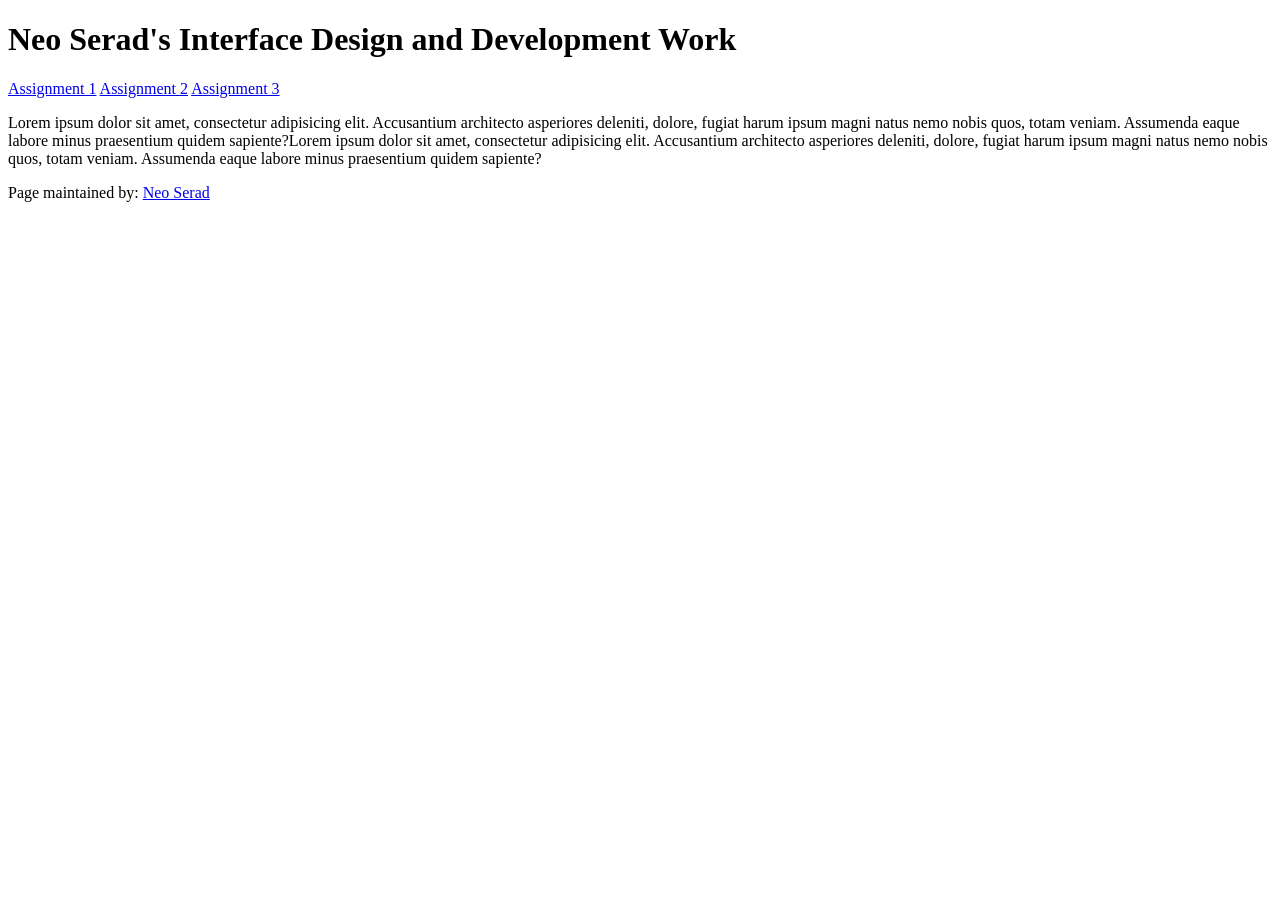
==== index.html @ 17f486b3 "Title header and footer changes" ====
<!doctype html>
<html lang="en">
<head>
    <meta charset="UTF-8">
    <meta name="viewport"
          content="width=device-width, user-scalable=no, initial-scale=1.0, maximum-scale=1.0, minimum-scale=1.0">
    <meta http-equiv="X-UA-Compatible" content="ie=edge">

<!-- !!!!! -->
<!--    change this to refer to your specific page  -->
    <title>Neo's Landing</title>

<!-- !!!!! -->
<!--  change this to your preferred icon  -->
    <!-- favicon was sourced from favicon.io but the original graphics are copyright 2020 Twitter, Inc
    and other contributors -->
    <!-- They are licensed under CC-BY 4.0 as linked below -->
    <!-- https://creativecommons.org/licenses/by/4.0/ -->
    <link rel="icon" type="image/png" href="./assets/icons/favicon.png">

    <link rel="stylesheet" href="reset.css">
    <link rel="stylesheet" href="style.css">
</head>
<body>

    <header>
<!-- !!!!! -->
<!--    change this to your preferred online name  -->
        <h1>Neo Serad's Interface Design and Development Work</h1>
    </header>

    <div class="mainNavContainer">

        <nav>
            <a href="#a1-section">Assignment 1</a>
            <a href="#a2-section">Assignment 2</a>
            <a href="#a3-section">Assignment 3</a>
        </nav>

        <main>
            <section id="intro-section">
                <p> Lorem ipsum dolor sit amet, consectetur adipisicing elit. Accusantium architecto asperiores deleniti, dolore, fugiat harum ipsum magni natus nemo nobis quos, totam veniam. Assumenda eaque labore minus praesentium quidem sapiente?Lorem ipsum dolor sit amet, consectetur adipisicing elit. Accusantium architecto asperiores deleniti, dolore, fugiat harum ipsum magni natus nemo nobis quos, totam veniam. Assumenda eaque labore minus praesentium quidem sapiente?</p>
            </section>
        </main>

        <!-- this is an empty element which helps with spacing -->
        <aside></aside>

    </div>

    <footer>
        <p>
<!-- !!!!! -->
<!--    change this to your preferred online name and update link to refer to your github page  -->
            Page maintained by:
            <a href="https://github.com/neosiruhhd" target="_blank">
            Neo Serad
            </a>
        </p>
    </footer>
</body>
</html>
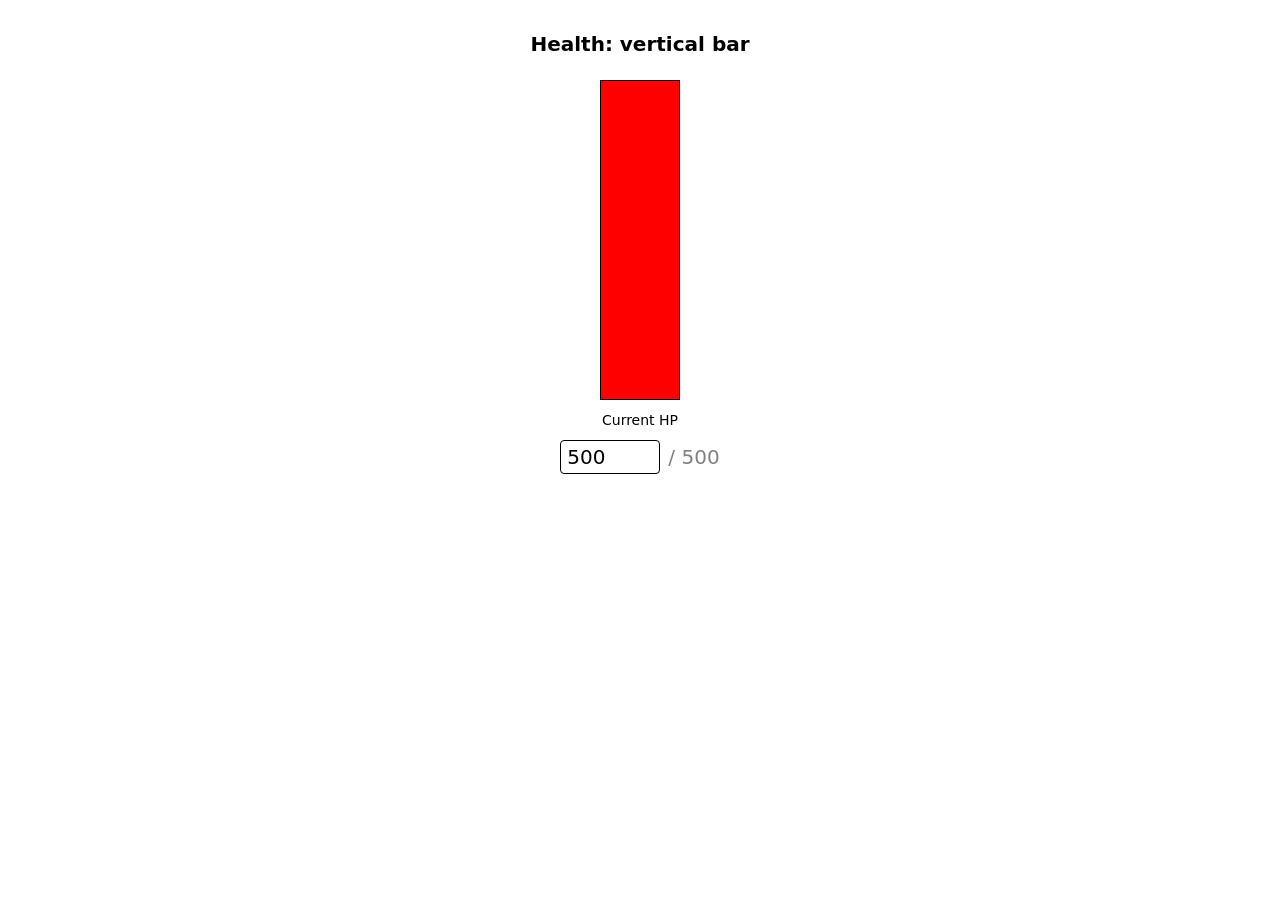
==== commit 2e0ed606: "parallel branches fix" ====
--- a/index.html
+++ b/index.html
@@ -1,62 +1,32 @@
-<!doctype html>
-<html lang="en">
-<head>
-    <meta charset="UTF-8">
-    <meta name="viewport"
-          content="width=device-width, user-scalable=no, initial-scale=1.0, maximum-scale=1.0, minimum-scale=1.0">
-    <meta http-equiv="X-UA-Compatible" content="ie=edge">
+<!DOCTYPE html>
+<html land="en">
+    <head>
+        <meta charset="utf-8">
+        <meta name="viewport" content="width=device-width, initial-scale=1">
+        <title>protoHealth1</title>
+        <link rel="stylesheet" href="style.css"> 
+    </head>
 
-<!-- !!!!! -->
-<!--    change this to refer to your specific page  -->
-    <title>Neo's Landing</title>
+    <body>
+        <main>
+            <h1>Health: vertical bar</h1>
 
-<!-- !!!!! -->
-<!--  change this to your preferred icon  -->
-    <!-- favicon was sourced from favicon.io but the original graphics are copyright 2020 Twitter, Inc
-    and other contributors -->
-    <!-- They are licensed under CC-BY 4.0 as linked below -->
-    <!-- https://creativecommons.org/licenses/by/4.0/ -->
-    <link rel="icon" type="image/png" href="./assets/icons/favicon.png">
-
-    <link rel="stylesheet" href="reset.css">
-    <link rel="stylesheet" href="style.css">
-</head>
-<body>
-
-    <header>
-<!-- !!!!! -->
-<!--    change this to your preferred online name  -->
-        <h1>Neo Serad's Interface Design and Development Work</h1>
-    </header>
-
-    <div class="mainNavContainer">
-
-        <nav>
-            <a href="#a1-section">Assignment 1</a>
-            <a href="#a2-section">Assignment 2</a>
-            <a href="#a3-section">Assignment 3</a>
-        </nav>
-
-        <main>
-            <section id="intro-section">
-                <p> Lorem ipsum dolor sit amet, consectetur adipisicing elit. Accusantium architecto asperiores deleniti, dolore, fugiat harum ipsum magni natus nemo nobis quos, totam veniam. Assumenda eaque labore minus praesentium quidem sapiente?Lorem ipsum dolor sit amet, consectetur adipisicing elit. Accusantium architecto asperiores deleniti, dolore, fugiat harum ipsum magni natus nemo nobis quos, totam veniam. Assumenda eaque labore minus praesentium quidem sapiente?</p>
-            </section>
+            <!-- for the visual bar itself, html places it, css colours it, and js calculates the percentage and changes the vertical scale of it accordingly. using a div to be able to target it across files. "bar" class is the grey rectangle behind, "fill" class is the red health box in front -->
+            <div class="bar">
+                <!-- class is for css targeting, id is for js targeting -->
+                <div class="fill" id="fill"></div>
+            </div>
+            
+            <!-- the 'label for' line lets the browser know that the label of 'Current HP' and the number field next to it are associated, not just placed together by coincidence. -->
+            <label for="hp">Current HP</label>
+            <div class="hp-row">
+                <!-- parameters set through the input element, letting me set the minimum and max health for the prototype, what it starts at, and in what increments or 'steps' the user can change it with through button taps -->
+                <input id="hp" type="number" min="0" max="500" step="10" value="500">
+                <span>/ 500</span>
+            </div>
         </main>
 
-        <!-- this is an empty element which helps with spacing -->
-        <aside></aside>
-
-    </div>
-
-    <footer>
-        <p>
-<!-- !!!!! -->
-<!--    change this to your preferred online name and update link to refer to your github page  -->
-            Page maintained by:
-            <a href="https://github.com/neosiruhhd" target="_blank">
-            Neo Serad
-            </a>
-        </p>
-    </footer>
-</body>
+        <!-- script is at the end since js will need to target elements from html, and it cant do that before all the elemtetns have loaded sequiuentially -->
+         <script src="script.js"></script>
+    </body>
 </html>
--- a/style.css
+++ b/style.css
@@ -0,0 +1,77 @@
+/* box sizing makes a box's measurements include its border and padding, so i dont have to worry about it growing further past the original width i stated */
+* { box-sizing: border-box;}
+
+body {
+    margin: 0;
+    background: white;
+    color: grey;
+    font-family: system-ui, -apple-system, BlinkMacSystemFont, 'Segoe UI', Roboto, sans-serif;
+}
+
+/* the entire styling of the health bar is just a flexbox set to column to make it vertical, with centering. some basic padding with margins to make it not look so cluttered. */
+main {
+    display: flex;
+    flex-direction: column;
+    align-items: center;
+    gap: 12px;
+    padding: 32px 16px;
+}
+
+h1 {
+    font-size: 20px;
+    font-weight: 600;
+    margin: 0 0 12px;
+    color: black;
+}
+
+/* the 'relative' positioning here basically sets the bar as the 'anchor point' for any changes. kind of like setting something as the origin point so that other code that references has an easy reference point */
+.bar {
+    position: relative;
+    width: 80px;
+    height: 320px;
+    background: #313030;
+    border: 1px solid black;
+}
+
+/* with the bar set as the relative point, 'absolute' here pins it to the very dimensions of the bar. js will change the height of fill. */
+.fill {
+    position: absolute;
+    left: 0;
+    right: 0;
+    bottom: 0;
+    height: 100%;
+    background: red;
+    transition: height 0.25s ease;
+}
+
+label { 
+    font-size: 14px; 
+    color: black;
+}
+
+.hp-row {
+    display: flex; 
+    align-items: center; 
+    gap: 8px; 
+    font-size: 20px;
+}
+
+input {
+    width: 5em;
+    /* for some reason form controls dont automatically inherit a previosuly set font, so we have to explicitly tell it to 'inherit' it */
+    font: inherit;
+    padding: 4px 6px;
+    border: 1px solid black;
+    border-radius: 4px;
+    /* this is linking the glow style to target the input field */
+    transition: box-shadow 0.4s ease;
+}
+
+/* styling for the extended technique */
+.glow { 
+    box-shadow: 
+    /* the first style is for the hard, outline colour change to blue */
+    0 0 0 3px #2f6fed, 
+    /* second style is for the soft blur that emulates a 'glowing' effect */
+    0 0 18px 6px #2f6fed8c;
+}
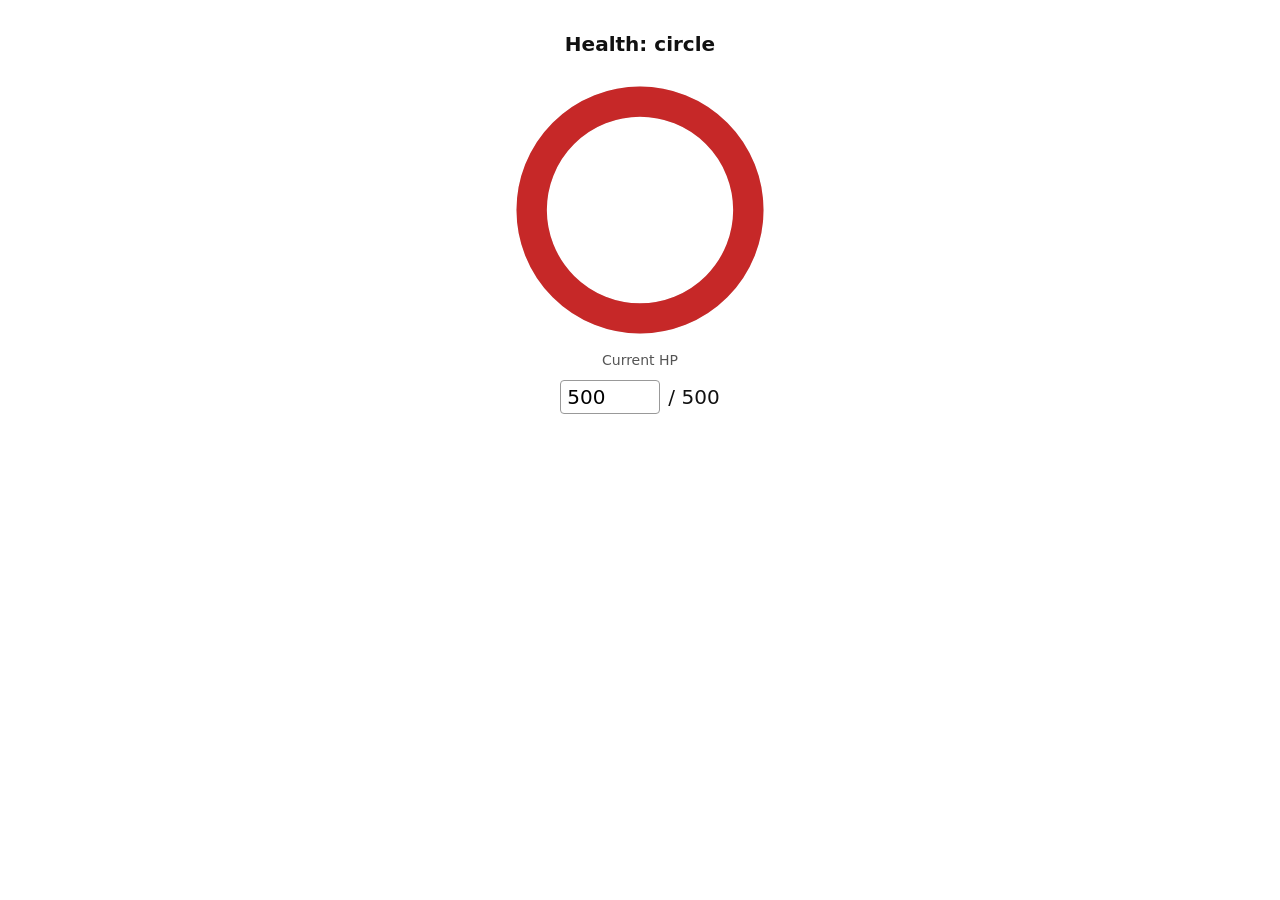
==== commit c4a997e6: "parallel branches fix" ====
--- a/index.html
+++ b/index.html
@@ -1,32 +1,28 @@
-<!DOCTYPE html>
-<html land="en">
-    <head>
-        <meta charset="utf-8">
-        <meta name="viewport" content="width=device-width, initial-scale=1">
-        <title>protoHealth1</title>
-        <link rel="stylesheet" href="style.css"> 
-    </head>
+<!doctype html>
+<html lang="en">
+<head>
+  <meta charset="utf-8">
+  <meta name="viewport" content="width=device-width, initial-scale=1">
+  <title>protoHealth2</title>
+  <link rel="stylesheet" href="style.css">
+</head>
+<body>
+  <main>
+    <h1>Health: circle</h1>
 
-    <body>
-        <main>
-            <h1>Health: vertical bar</h1>
+    <!-- instead of a flexbox styled to look like a vertical health bar, im using a circular SVG, but with the same back-grey fill and font-red fill as last time. viewbox is a property that allows me to state how many units i want the SVG to span to use as a reference, that gets styled by css later on anyways. 'arc' is the class name to mark what the front-red fill is -->
+    <svg class="ring" viewBox="0 0 120 120" aria-hidden="true">
+      <circle class="track" cx="60" cy="60" r="50"></circle>
+      <circle class="arc" id="arc" cx="60" cy="60" r="50"></circle>
+    </svg>
 
-            <!-- for the visual bar itself, html places it, css colours it, and js calculates the percentage and changes the vertical scale of it accordingly. using a div to be able to target it across files. "bar" class is the grey rectangle behind, "fill" class is the red health box in front -->
-            <div class="bar">
-                <!-- class is for css targeting, id is for js targeting -->
-                <div class="fill" id="fill"></div>
-            </div>
-            
-            <!-- the 'label for' line lets the browser know that the label of 'Current HP' and the number field next to it are associated, not just placed together by coincidence. -->
-            <label for="hp">Current HP</label>
-            <div class="hp-row">
-                <!-- parameters set through the input element, letting me set the minimum and max health for the prototype, what it starts at, and in what increments or 'steps' the user can change it with through button taps -->
-                <input id="hp" type="number" min="0" max="500" step="10" value="500">
-                <span>/ 500</span>
-            </div>
-        </main>
+    <label for="hp">Current HP</label>
+    <div class="hp-row">
+      <input id="hp" type="number" min="0" max="500" step="1" value="500">
+      <span>/ 500</span>
+    </div>
+  </main>
 
-        <!-- script is at the end since js will need to target elements from html, and it cant do that before all the elemtetns have loaded sequiuentially -->
-         <script src="script.js"></script>
-    </body>
+  <script src="script.js"></script>
+</body>
 </html>
--- a/style.css
+++ b/style.css
@@ -1,77 +1,52 @@
-/* box sizing makes a box's measurements include its border and padding, so i dont have to worry about it growing further past the original width i stated */
-* { box-sizing: border-box;}
+* { box-sizing: border-box; }
 
 body {
-    margin: 0;
-    background: white;
-    color: grey;
-    font-family: system-ui, -apple-system, BlinkMacSystemFont, 'Segoe UI', Roboto, sans-serif;
+  margin: 0;
+  background: #ffffff;
+  color: #111111;
+  font-family: system-ui, -apple-system, "Segoe UI", Roboto, sans-serif;
 }
 
-/* the entire styling of the health bar is just a flexbox set to column to make it vertical, with centering. some basic padding with margins to make it not look so cluttered. */
 main {
-    display: flex;
-    flex-direction: column;
-    align-items: center;
-    gap: 12px;
-    padding: 32px 16px;
+  display: flex;
+  flex-direction: column;
+  align-items: center;
+  gap: 12px;
+  padding: 32px 16px;
 }
 
-h1 {
-    font-size: 20px;
-    font-weight: 600;
-    margin: 0 0 12px;
-    color: black;
+h1 { font-size: 20px; font-weight: 600; margin: 0 0 12px; }
+
+/* this styling defines the pixel dimensions of the svg square */
+.ring { width: 260px; height: 260px; max-width: 100%; }
+
+/* for some reason css uses different styling names for svg elements, so fill is background, and stroke is border. */
+.track { fill: none; stroke: #e0e0e0; stroke-width: 14; }
+
+/* this styling defines the whole clockwise movement of the depletion or restoration of health depending on the user's inputted value.*/
+.arc {
+  fill: none;
+  stroke: #c62828;
+  stroke-width: 14;
+  /* this moves the stroke start point from the right side to the top */
+  transform: rotate(-90deg);
+  /* this places the anchor point for the circles movement to the center of the circle, so the ring stays centered with the identical grey one behind */
+  transform-origin: 60px 60px;
+  /* this is the easing that is applied when js fires its code to react to new hp values. */
+  transition: stroke-dasharray 0.25s ease, stroke-dashoffset 0.25s ease;
 }
 
-/* the 'relative' positioning here basically sets the bar as the 'anchor point' for any changes. kind of like setting something as the origin point so that other code that references has an easy reference point */
-.bar {
-    position: relative;
-    width: 80px;
-    height: 320px;
-    background: #313030;
-    border: 1px solid black;
+label { font-size: 14px; color: #555555; }
+
+.hp-row { display: flex; align-items: center; gap: 8px; font-size: 20px; }
+
+input {
+  width: 5em;
+  font: inherit;
+  padding: 4px 6px;
+  border: 1px solid #999999;
+  border-radius: 4px;
+  transition: box-shadow 0.4s ease;
 }
 
-/* with the bar set as the relative point, 'absolute' here pins it to the very dimensions of the bar. js will change the height of fill. */
-.fill {
-    position: absolute;
-    left: 0;
-    right: 0;
-    bottom: 0;
-    height: 100%;
-    background: red;
-    transition: height 0.25s ease;
-}
-
-label { 
-    font-size: 14px; 
-    color: black;
-}
-
-.hp-row {
-    display: flex; 
-    align-items: center; 
-    gap: 8px; 
-    font-size: 20px;
-}
-
-input {
-    width: 5em;
-    /* for some reason form controls dont automatically inherit a previosuly set font, so we have to explicitly tell it to 'inherit' it */
-    font: inherit;
-    padding: 4px 6px;
-    border: 1px solid black;
-    border-radius: 4px;
-    /* this is linking the glow style to target the input field */
-    transition: box-shadow 0.4s ease;
-}
-
-/* styling for the extended technique */
-.glow { 
-    box-shadow: 
-    /* the first style is for the hard, outline colour change to blue */
-    0 0 0 3px #2f6fed, 
-    /* second style is for the soft blur that emulates a 'glowing' effect */
-    0 0 18px 6px #2f6fed8c;
-}+.glow { box-shadow: 0 0 0 3px #2f6fed, 0 0 18px 6px rgba(47, 111, 237, 0.55); }
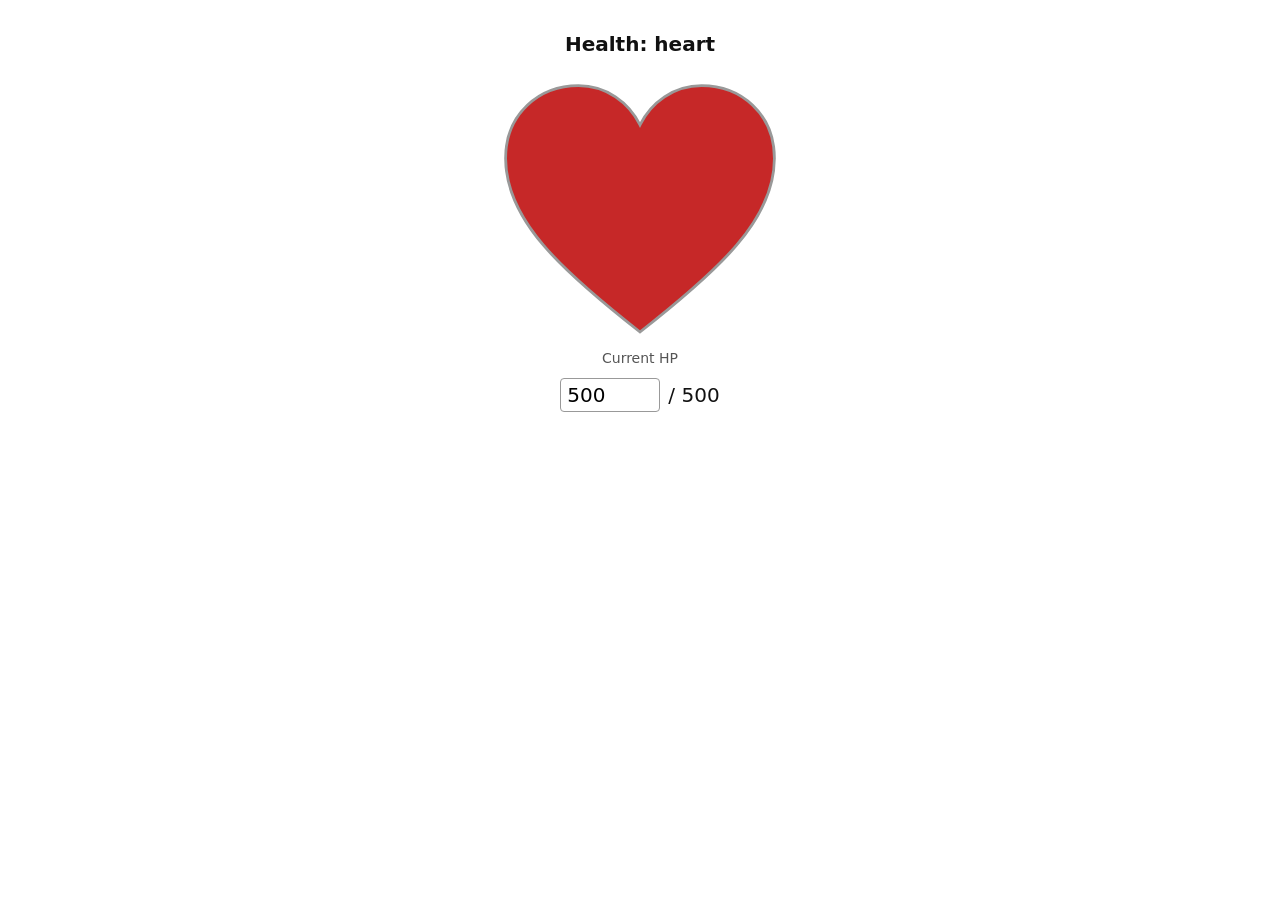
==== commit ccc6e81d: "parallel prototypes fix" ====
--- a/index.html
+++ b/index.html
@@ -3,17 +3,28 @@
 <head>
   <meta charset="utf-8">
   <meta name="viewport" content="width=device-width, initial-scale=1">
-  <title>protoHealth2</title>
+  <title>protoHealth3</title>
   <link rel="stylesheet" href="style.css">
 </head>
 <body>
   <main>
-    <h1>Health: circle</h1>
+    <h1>Health: heart</h1>
 
-    <!-- instead of a flexbox styled to look like a vertical health bar, im using a circular SVG, but with the same back-grey fill and font-red fill as last time. viewbox is a property that allows me to state how many units i want the SVG to span to use as a reference, that gets styled by css later on anyways. 'arc' is the class name to mark what the front-red fill is -->
-    <svg class="ring" viewBox="0 0 120 120" aria-hidden="true">
-      <circle class="track" cx="60" cy="60" r="50"></circle>
-      <circle class="arc" id="arc" cx="60" cy="60" r="50"></circle>
+         <!-- similar to the svg circle used in protoHealth2, i state the units i want to measure the heart shape by before drawing it out using values -->
+    <svg class="heart" viewBox="0 0 100 92" aria-hidden="true">
+      <defs>
+        <!-- all the different paths and curves used to render the shape of the heart -->
+        <path id="heart-shape" d="M50 90 C 22 68, 2 50, 2 28 C 2 12, 14 2, 28 2 C 38 2, 46 8, 50 16 C 54 8, 62 2, 72 2 C 86 2, 98 12, 98 28 C 98 50, 78 68, 50 90 Z"></path>
+        <!-- this creates a rectangle that is the layer of the red fill, used as a matte so it only appears on top of the heart, not spilling over it -->
+        <clipPath id="level-clip">
+          <rect id="level" x="0" y="0" width="100" height="200"></rect>
+        </clipPath>
+      </defs>
+
+      <!-- the heart shape gets drawn out 3 time for the empty grey back, red fill front, and an outline for the heart. -->
+      <use href="#heart-shape" class="empty"></use>
+      <use href="#heart-shape" class="full" clip-path="url(#level-clip)"></use>
+      <use href="#heart-shape" class="outline"></use>
     </svg>
 
     <label for="hp">Current HP</label>
--- a/style.css
+++ b/style.css
@@ -17,24 +17,15 @@
 
 h1 { font-size: 20px; font-weight: 600; margin: 0 0 12px; }
 
-/* this styling defines the pixel dimensions of the svg square */
-.ring { width: 260px; height: 260px; max-width: 100%; }
+.heart { width: 280px; height: auto; max-width: 100%; }
 
-/* for some reason css uses different styling names for svg elements, so fill is background, and stroke is border. */
-.track { fill: none; stroke: #e0e0e0; stroke-width: 14; }
+/* this is stating the different styling colours for each of the layers of the heart */
+.empty { fill: #e0e0e0; }
+.full { fill: #c62828; }
+.outline { fill: none; stroke: #999999; stroke-width: 1; }
 
-/* this styling defines the whole clockwise movement of the depletion or restoration of health depending on the user's inputted value.*/
-.arc {
-  fill: none;
-  stroke: #c62828;
-  stroke-width: 14;
-  /* this moves the stroke start point from the right side to the top */
-  transform: rotate(-90deg);
-  /* this places the anchor point for the circles movement to the center of the circle, so the ring stays centered with the identical grey one behind */
-  transform-origin: 60px 60px;
-  /* this is the easing that is applied when js fires its code to react to new hp values. */
-  transition: stroke-dasharray 0.25s ease, stroke-dashoffset 0.25s ease;
-}
+/* this styling smoothens the drop or increase in health fill */
+#level { transition: transform 0.25s ease; }
 
 label { font-size: 14px; color: #555555; }
 
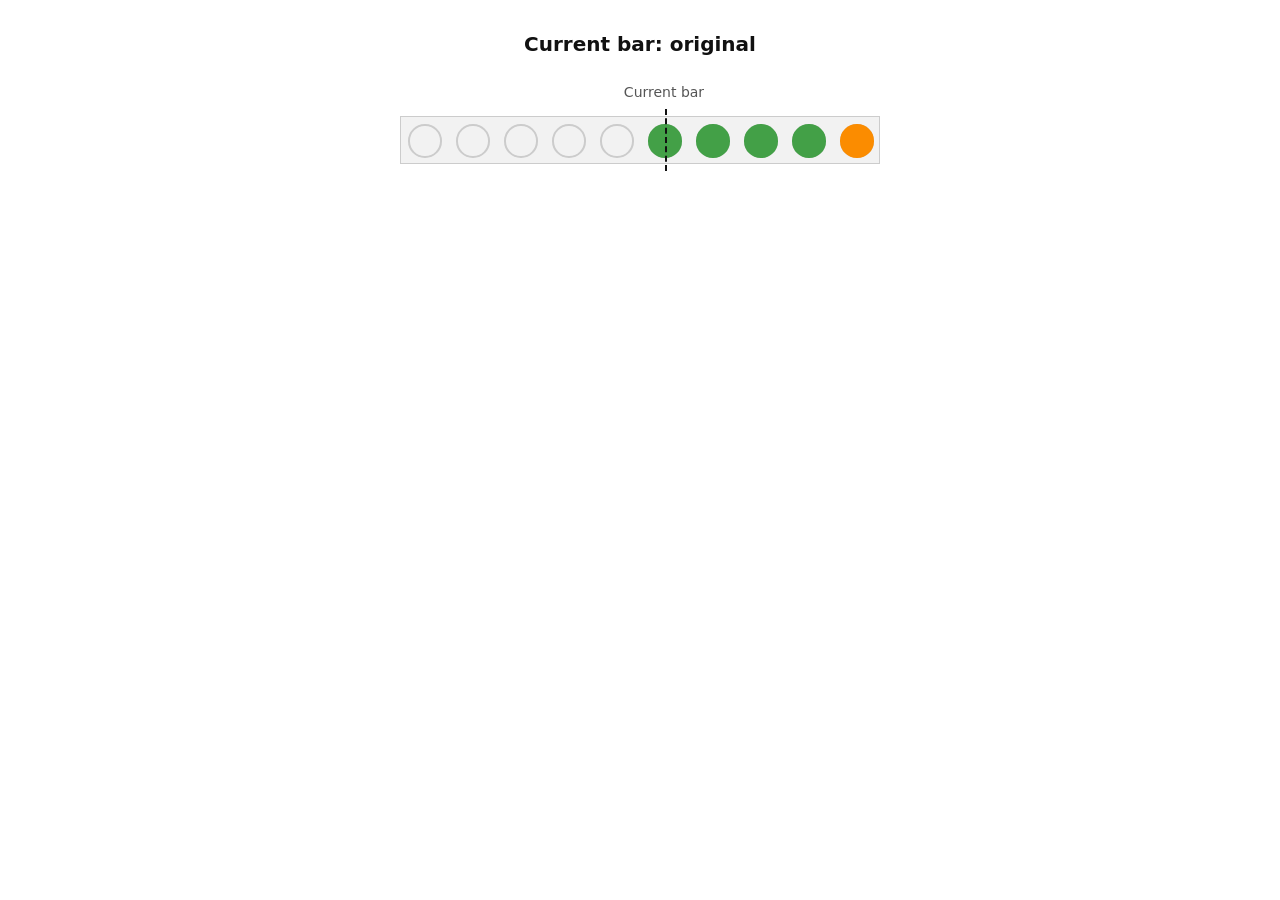
==== commit 2a3b1b97: "parallel prototypes fix" ====
--- a/index.html
+++ b/index.html
@@ -3,34 +3,22 @@
 <head>
   <meta charset="utf-8">
   <meta name="viewport" content="width=device-width, initial-scale=1">
-  <title>protoHealth3</title>
+  <title>protoBar1</title>
   <link rel="stylesheet" href="style.css">
 </head>
 <body>
   <main>
-    <h1>Health: heart</h1>
+    <h1>Current bar: original</h1>
 
-         <!-- similar to the svg circle used in protoHealth2, i state the units i want to measure the heart shape by before drawing it out using values -->
-    <svg class="heart" viewBox="0 0 100 92" aria-hidden="true">
-      <defs>
-        <!-- all the different paths and curves used to render the shape of the heart -->
-        <path id="heart-shape" d="M50 90 C 22 68, 2 50, 2 28 C 2 12, 14 2, 28 2 C 38 2, 46 8, 50 16 C 54 8, 62 2, 72 2 C 86 2, 98 12, 98 28 C 98 50, 78 68, 50 90 Z"></path>
-        <!-- this creates a rectangle that is the layer of the red fill, used as a matte so it only appears on top of the heart, not spilling over it -->
-        <clipPath id="level-clip">
-          <rect id="level" x="0" y="0" width="100" height="200"></rect>
-        </clipPath>
-      </defs>
-
-      <!-- the heart shape gets drawn out 3 time for the empty grey back, red fill front, and an outline for the heart. -->
-      <use href="#heart-shape" class="empty"></use>
-      <use href="#heart-shape" class="full" clip-path="url(#level-clip)"></use>
-      <use href="#heart-shape" class="outline"></use>
-    </svg>
-
-    <label for="hp">Current HP</label>
-    <div class="hp-row">
-      <input id="hp" type="number" min="0" max="500" step="1" value="500">
-      <span>/ 500</span>
+    <!-- div to group the entire timeline including the heading together -->
+    <div class="timeline-wrap">
+        <!-- haeding div -->
+      <div class="label">Current bar</div>
+        <!-- div for the dots moving along an animated conveyor -->
+      <div class="timeline" id="timeline">
+        <!-- div for the playhead -->
+        <div class="playhead"></div>
+      </div>
     </div>
   </main>
 
--- a/style.css
+++ b/style.css
@@ -1,4 +1,9 @@
 * { box-sizing: border-box; }
+
+/* a slot is the lnegth of a bar. if this is reduced, the bars are more clustered together, if it is increased, the bars are more spread apart. */
+:root {
+  --slot: 48px;
+}
 
 body {
   margin: 0;
@@ -11,33 +16,83 @@
   display: flex;
   flex-direction: column;
   align-items: center;
-  gap: 12px;
+  gap: 16px;
   padding: 32px 16px;
 }
 
 h1 { font-size: 20px; font-weight: 600; margin: 0 0 12px; }
 
-.heart { width: 280px; height: auto; max-width: 100%; }
-
-/* this is stating the different styling colours for each of the layers of the heart */
-.empty { fill: #e0e0e0; }
-.full { fill: #c62828; }
-.outline { fill: none; stroke: #999999; stroke-width: 1; }
-
-/* this styling smoothens the drop or increase in health fill */
-#level { transition: transform 0.25s ease; }
-
-label { font-size: 14px; color: #555555; }
-
-.hp-row { display: flex; align-items: center; gap: 8px; font-size: 20px; }
-
-input {
-  width: 5em;
-  font: inherit;
-  padding: 4px 6px;
-  border: 1px solid #999999;
-  border-radius: 4px;
-  transition: box-shadow 0.4s ease;
+/* this styling leaves enough padding for the 'current bar' label above the bars themselves */
+.timeline-wrap {
+  position: relative;
+  padding-top: 32px;
+  max-width: 100%;
 }
 
-.glow { box-shadow: 0 0 0 3px #2f6fed, 0 0 18px 6px rgba(47, 111, 237, 0.55); }+.label {
+  position: absolute;
+  top: 0;
+  /* this pushes the label to the center of slot 5 */
+  left: calc(var(--slot) * 5.5);
+  /* this shifts it back by half of its own width as a trick to center its anchor point on top of the middle bar */
+  transform: translateX(-50%);
+  font-size: 14px;
+  color: #555555;
+  white-space: nowrap;
+}
+
+.timeline {
+  position: relative;
+  /* this sets the width to be 10 slots long */
+  width: calc(var(--slot) * 10);
+  /* this sets the height to be 1 slong tall */
+  height: var(--slot);
+  background: #f2f2f2;
+  border: 1px solid #cccccc;
+}
+
+/* styling for the playhead, with dashed border */
+.playhead {
+  position: absolute;
+  left: calc(var(--slot) * 5.5);
+  top: -8px;
+  bottom: -8px;
+  border-left: 2px dashed #111111;
+  z-index: 3;
+  pointer-events: none;
+}
+
+/* styling for each of the slots (one-bar square) */
+.slot {
+  position: absolute;
+  top: 0;
+  width: var(--slot);
+  height: var(--slot);
+  display: grid;
+  place-items: center;
+}
+
+/* shows the placements of where slots sit, grey coloured */
+.ring {
+  width: 70%;
+  height: 70%;
+  border-radius: 50%;
+  border: 2px solid #cccccc;
+}
+
+/* this is the transition for the conveyor slide. js changes its 'left' value, making all the dots shift from right to left every bar */
+.dot-slot {
+  transition: left 0.28s ease, opacity 0.28s ease;
+  z-index: 2;
+}
+
+/* The dot. Its colour comes from the --colour variable that JS sets
+   on each dot. */
+
+/* colour for the dot comes from the colour selection range stated by js */
+.dot {
+  width: 70%;
+  height: 70%;
+  border-radius: 50%;
+  background: var(--colour);
+}
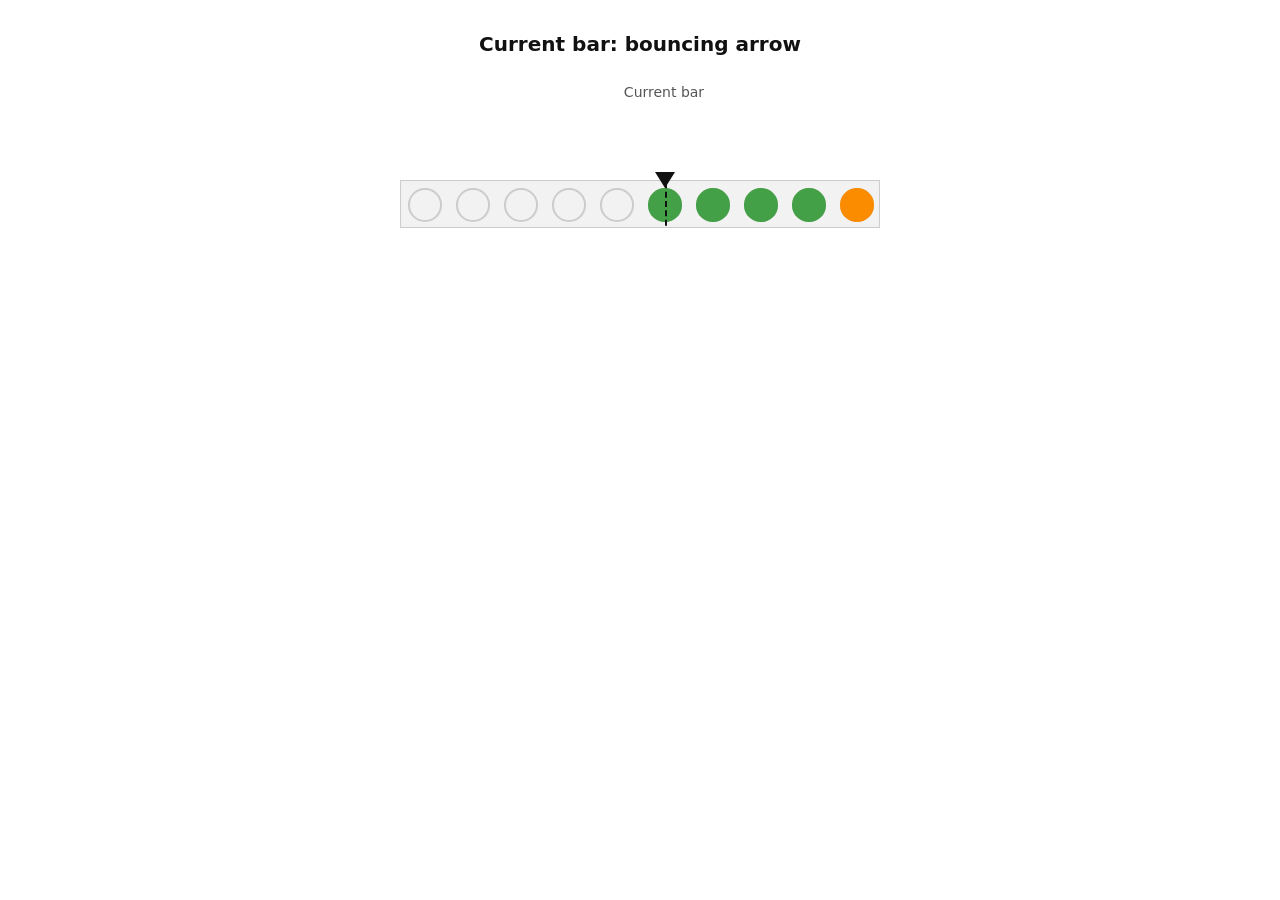
==== commit f83f0c7b: "parallel prototype fix" ====
--- a/index.html
+++ b/index.html
@@ -3,21 +3,22 @@
 <head>
   <meta charset="utf-8">
   <meta name="viewport" content="width=device-width, initial-scale=1">
-  <title>protoBar1</title>
+  <title>protoBar2</title>
   <link rel="stylesheet" href="style.css">
 </head>
 <body>
   <main>
-    <h1>Current bar: original</h1>
+    <!-- DIFFERENT: heading text only. -->
+    <h1>Current bar: bouncing arrow</h1>
 
-    <!-- div to group the entire timeline including the heading together -->
     <div class="timeline-wrap">
-        <!-- haeding div -->
       <div class="label">Current bar</div>
-        <!-- div for the dots moving along an animated conveyor -->
       <div class="timeline" id="timeline">
-        <!-- div for the playhead -->
         <div class="playhead"></div>
+        <!-- the svg of the arrow is placed in the timeline div so its positioned correctly inside the slots -->
+        <svg class="arrow" id="arrow" viewBox="0 0 20 16" aria-hidden="true">
+          <path d="M0 0 H20 L10 16 Z"></path>
+        </svg>
       </div>
     </div>
   </main>
--- a/style.css
+++ b/style.css
@@ -1,6 +1,5 @@
 * { box-sizing: border-box; }
 
-/* a slot is the lnegth of a bar. if this is reduced, the bars are more clustered together, if it is increased, the bars are more spread apart. */
 :root {
   --slot: 48px;
 }
@@ -22,19 +21,17 @@
 
 h1 { font-size: 20px; font-weight: 600; margin: 0 0 12px; }
 
-/* this styling leaves enough padding for the 'current bar' label above the bars themselves */
 .timeline-wrap {
   position: relative;
-  padding-top: 32px;
+  padding-top: 96px;
   max-width: 100%;
+  overflow-x: auto;
 }
 
 .label {
   position: absolute;
   top: 0;
-  /* this pushes the label to the center of slot 5 */
   left: calc(var(--slot) * 5.5);
-  /* this shifts it back by half of its own width as a trick to center its anchor point on top of the middle bar */
   transform: translateX(-50%);
   font-size: 14px;
   color: #555555;
@@ -43,15 +40,12 @@
 
 .timeline {
   position: relative;
-  /* this sets the width to be 10 slots long */
   width: calc(var(--slot) * 10);
-  /* this sets the height to be 1 slong tall */
   height: var(--slot);
   background: #f2f2f2;
   border: 1px solid #cccccc;
 }
 
-/* styling for the playhead, with dashed border */
 .playhead {
   position: absolute;
   left: calc(var(--slot) * 5.5);
@@ -62,7 +56,6 @@
   pointer-events: none;
 }
 
-/* styling for each of the slots (one-bar square) */
 .slot {
   position: absolute;
   top: 0;
@@ -72,7 +65,6 @@
   place-items: center;
 }
 
-/* shows the placements of where slots sit, grey coloured */
 .ring {
   width: 70%;
   height: 70%;
@@ -80,19 +72,35 @@
   border: 2px solid #cccccc;
 }
 
-/* this is the transition for the conveyor slide. js changes its 'left' value, making all the dots shift from right to left every bar */
 .dot-slot {
   transition: left 0.28s ease, opacity 0.28s ease;
   z-index: 2;
 }
 
-/* The dot. Its colour comes from the --colour variable that JS sets
-   on each dot. */
-
-/* colour for the dot comes from the colour selection range stated by js */
 .dot {
   width: 70%;
   height: 70%;
   border-radius: 50%;
   background: var(--colour);
+}
+
+.arrow {
+  position: absolute;
+  left: calc(var(--slot) * 5.5 - 10px);
+  top: calc(var(--slot) * 0.15 - 16px);
+  width: 20px;
+  height: 16px;
+  z-index: 4;
+  fill: #111111;
+  /* 1.714s is timed to bounce on each bar at 140bpm */
+  /* 0.28s is the delay given to the. bounce to account for the time it takes for the dots to slide, landing as the new dot arrives */
+  /* infinite loops the bounce forever */
+  animation: bounce 1.714s 0.28s infinite;
+}
+
+/* easing for the bouncing keyframes, emulating an animating jump with a speed up, slow, and speed up again */
+@keyframes bounce {
+  0%   { transform: translateY(0);     animation-timing-function: ease-out; }
+  50%  { transform: translateY(-36px); animation-timing-function: ease-in; }
+  100% { transform: translateY(0); }
 }
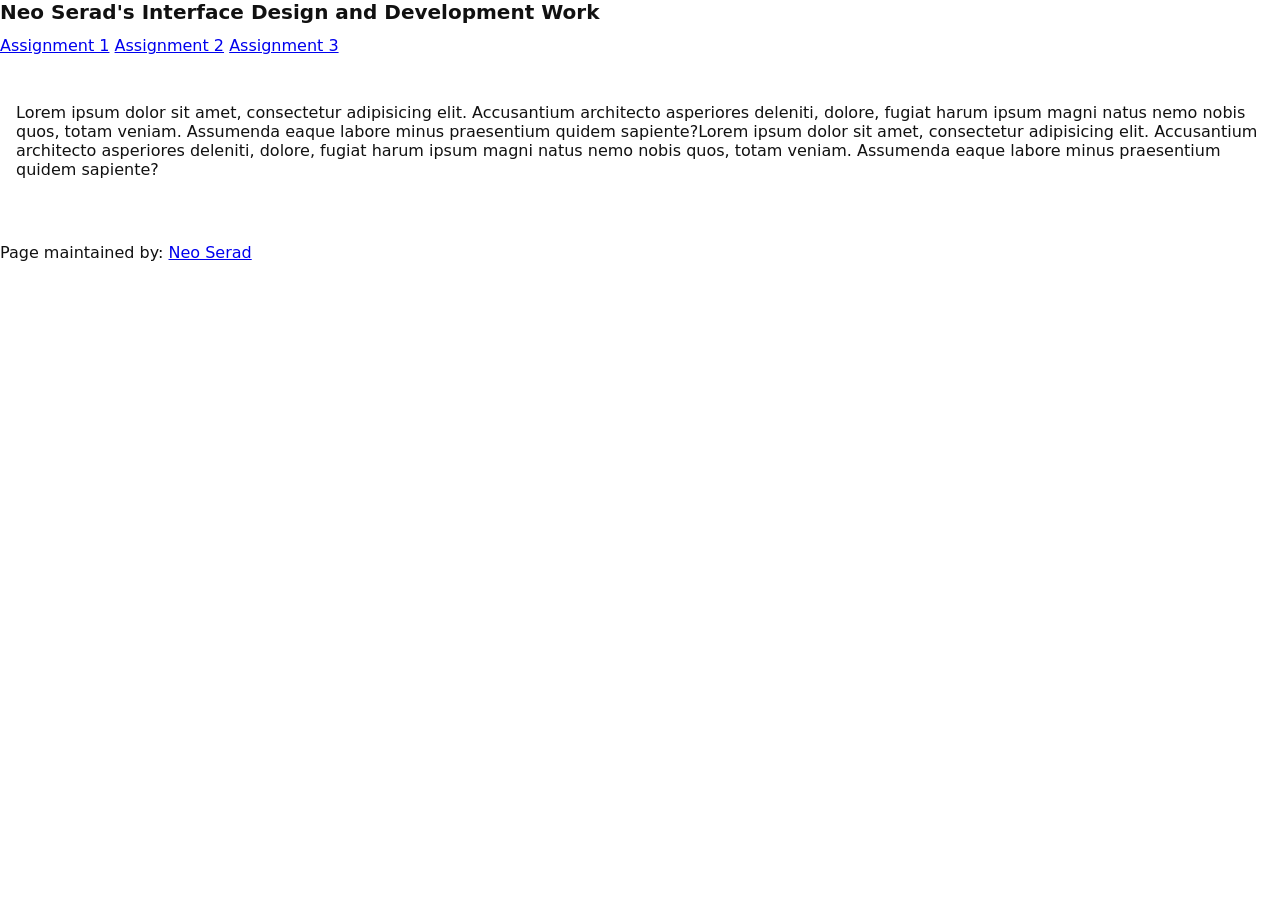
==== commit b76267f4: "render setup columns added helper code that lets me build elements all in one line. functionality fo" ====
--- a/index.html
+++ b/index.html
@@ -1,28 +1,62 @@
 <!doctype html>
 <html lang="en">
 <head>
-  <meta charset="utf-8">
-  <meta name="viewport" content="width=device-width, initial-scale=1">
-  <title>protoBar2</title>
-  <link rel="stylesheet" href="style.css">
+    <meta charset="UTF-8">
+    <meta name="viewport"
+          content="width=device-width, user-scalable=no, initial-scale=1.0, maximum-scale=1.0, minimum-scale=1.0">
+    <meta http-equiv="X-UA-Compatible" content="ie=edge">
+
+<!-- !!!!! -->
+<!--    change this to refer to your specific page  -->
+    <title>Neo's Landing</title>
+
+<!-- !!!!! -->
+<!--  change this to your preferred icon  -->
+    <!-- favicon was sourced from favicon.io but the original graphics are copyright 2020 Twitter, Inc
+    and other contributors -->
+    <!-- They are licensed under CC-BY 4.0 as linked below -->
+    <!-- https://creativecommons.org/licenses/by/4.0/ -->
+    <link rel="icon" type="image/png" href="./assets/icons/skull.png">
+
+    <link rel="stylesheet" href="reset.css">
+    <link rel="stylesheet" href="style.css">
 </head>
 <body>
-  <main>
-    <!-- DIFFERENT: heading text only. -->
-    <h1>Current bar: bouncing arrow</h1>
 
-    <div class="timeline-wrap">
-      <div class="label">Current bar</div>
-      <div class="timeline" id="timeline">
-        <div class="playhead"></div>
-        <!-- the svg of the arrow is placed in the timeline div so its positioned correctly inside the slots -->
-        <svg class="arrow" id="arrow" viewBox="0 0 20 16" aria-hidden="true">
-          <path d="M0 0 H20 L10 16 Z"></path>
-        </svg>
-      </div>
+    <header>
+<!-- !!!!! -->
+<!--    change this to your preferred online name  -->
+        <h1>Neo Serad's Interface Design and Development Work</h1>
+    </header>
+
+    <div class="mainNavContainer">
+
+        <nav>
+            <a href="a1.html">Assignment 1</a>
+            <a href="a2.html">Assignment 2</a>
+            <a href="A3/a3.html">Assignment 3</a>
+        </nav>
+
+        <main>
+            <section id="intro-section">
+                <p> Lorem ipsum dolor sit amet, consectetur adipisicing elit. Accusantium architecto asperiores deleniti, dolore, fugiat harum ipsum magni natus nemo nobis quos, totam veniam. Assumenda eaque labore minus praesentium quidem sapiente?Lorem ipsum dolor sit amet, consectetur adipisicing elit. Accusantium architecto asperiores deleniti, dolore, fugiat harum ipsum magni natus nemo nobis quos, totam veniam. Assumenda eaque labore minus praesentium quidem sapiente?</p>
+            </section>
+        </main>
+
+        <!-- this is an empty element which helps with spacing -->
+        <aside></aside>
+
     </div>
-  </main>
 
-  <script src="script.js"></script>
+    <footer>
+        <p>
+<!-- !!!!! -->
+<!--    change this to your preferred online name and update link to refer to your github page  -->
+            Page maintained by:
+            <a href="https://github.com/neosiruhhd" target="_blank">
+            Neo Serad
+            </a>
+        </p>
+    </footer>
 </body>
 </html>
